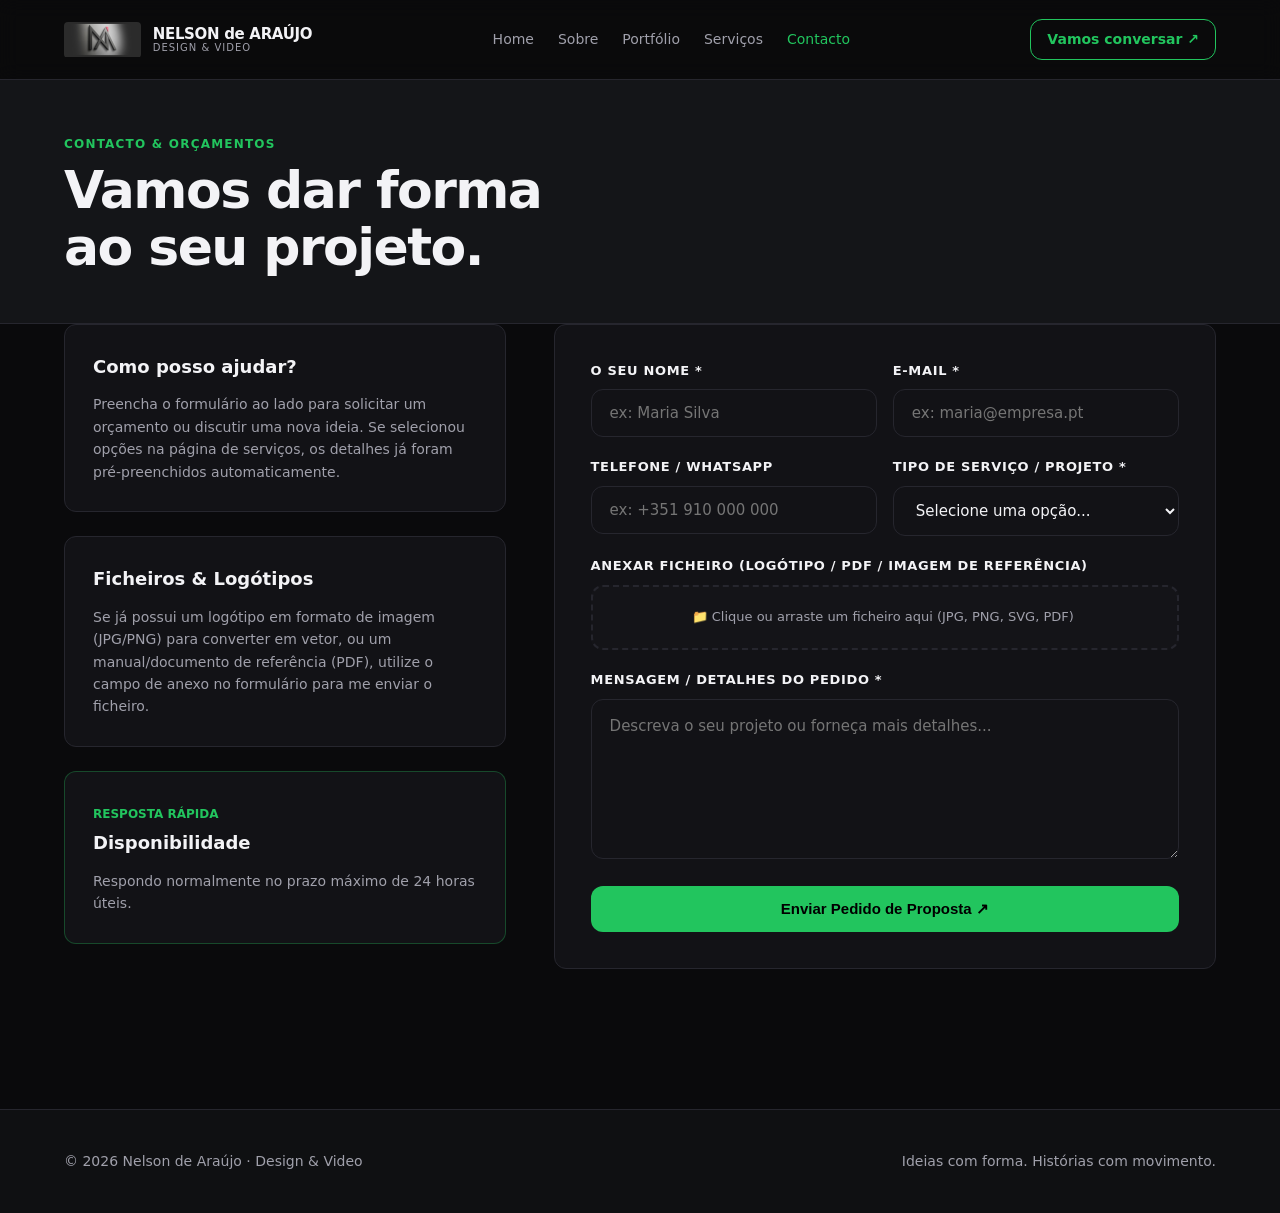
==== contacto.html @ 1815a814 "Add files via upload" ====
<!doctype html>
<html lang="pt">
<head>
  <meta charset="utf-8">
  <meta name="viewport" content="width=device-width, initial-scale=1">
  <meta name="description" content="Nelson de Araújo — Pedido de orçamento e contacto directo.">
  <title>Contacto | Nelson de Araújo</title>
  <link rel="stylesheet" href="assets/style.css">
  <style>
    /* Estilos base e temas */
    :root {
      --bg-dark: #0a0a0c;
      --bg-card: #121216;
      --border-color: #26262e;
      --text-main: #f3f3f6;
      --muted: #a0a0ab;
      --accent: #22c55e;
      --radius: 12px;
      --transition: all 0.25s ease;
    }

    body {
      background-color: var(--bg-dark);
      color: var(--text-main);
      font-family: 'Inter', system-ui, -apple-system, sans-serif;
      margin: 0;
      padding: 0;
    }

    .container {
      max-width: 1200px;
      margin: 0 auto;
      padding: 0 24px;
    }

    /* Navegação Header */
    .site-header {
      border-bottom: 1px solid var(--border-color);
      padding: 16px 0;
      position: sticky;
      top: 0;
      background-color: rgba(10, 10, 12, 0.9);
      backdrop-filter: blur(10px);
      z-index: 100;
    }
    .nav-wrap {
      display: flex;
      justify-content: space-between;
      align-items: center;
      max-width: 1200px;
      margin: 0 auto;
      padding: 0 24px;
    }
    .brand {
      display: flex;
      align-items: center;
      gap: 12px;
      text-decoration: none;
      color: var(--text-main);
      font-weight: 700;
    }
    .brand img {
      height: 36px;
      border-radius: 4px;
    }
    .brand small {
      display: block;
      font-size: 10px;
      color: var(--muted);
      letter-spacing: 0.1em;
    }
    .nav {
      display: flex;
      gap: 24px;
    }
    .nav a {
      color: var(--muted);
      text-decoration: none;
      font-size: 14px;
      transition: var(--transition);
    }
    .nav a:hover, .nav a.active {
      color: var(--accent);
    }
    .nav-cta {
      background-color: transparent;
      border: 1px solid var(--accent);
      color: var(--accent);
      padding: 8px 16px;
      border-radius: var(--radius);
      text-decoration: none;
      font-size: 14px;
      transition: var(--transition);
    }
    .nav-cta:hover {
      background-color: var(--accent);
      color: #000;
    }

    /* Layout da Página de Contacto */
    .page-intro {
      padding: 50px 0 30px;
    }
    .eyebrow {
      color: var(--accent);
      font-size: 12px;
      font-weight: 600;
      text-transform: uppercase;
      letter-spacing: 0.1em;
      display: inline-block;
      margin-bottom: 8px;
    }
    .page-intro h1 {
      font-size: clamp(32px, 5vw, 52px);
      line-height: 1.1;
      margin: 0 0 16px;
    }

    .contact-layout {
      display: grid;
      grid-template-columns: 1fr 1.5fr;
      gap: 48px;
      margin-bottom: 80px;
    }

    @media (max-width: 868px) {
      .contact-layout {
        grid-template-columns: 1fr;
      }
    }

    /* Formulario */
    .contact-form {
      background-color: var(--bg-card);
      border: 1px solid var(--border-color);
      border-radius: var(--radius);
      padding: 36px;
    }

    .form-group {
      margin-bottom: 20px;
    }

    .form-group label {
      display: block;
      font-size: 13px;
      font-weight: 600;
      color: var(--text-main);
      margin-bottom: 8px;
      text-transform: uppercase;
      letter-spacing: 0.05em;
    }

    .form-control {
      width: 100%;
      background-color: rgba(255, 255, 255, 0.03);
      border: 1px solid var(--border-color);
      border-radius: var(--radius);
      padding: 12px 16px;
      color: var(--text-main);
      font-family: inherit;
      font-size: 14px;
      box-sizing: border-box;
      transition: var(--transition);
    }

    .form-control:focus {
      outline: none;
      border-color: var(--accent);
      background-color: rgba(34, 197, 94, 0.03);
    }

    textarea.form-control {
      resize: vertical;
      min-height: 160px;
      line-height: 1.6;
    }

    /* Style para Input File */
    .file-upload-zone {
      border: 2px dashed var(--border-color);
      border-radius: var(--radius);
      padding: 20px;
      text-align: center;
      background-color: rgba(255, 255, 255, 0.01);
      cursor: pointer;
      transition: var(--transition);
      position: relative;
    }

    .file-upload-zone:hover {
      border-color: var(--accent);
      background-color: rgba(34, 197, 94, 0.03);
    }

    .file-upload-zone input[type="file"] {
      position: absolute;
      inset: 0;
      opacity: 0;
      cursor: pointer;
      width: 100%;
      height: 100%;
    }

    .file-info {
      color: var(--muted);
      font-size: 13px;
    }

    .file-name-preview {
      display: inline-block;
      margin-top: 8px;
      color: var(--accent);
      font-weight: 600;
      font-size: 13px;
    }

    /* Info lateral */
    .contact-info {
      display: flex;
      flex-direction: column;
      gap: 24px;
    }

    .info-box {
      background-color: var(--bg-card);
      border: 1px solid var(--border-color);
      border-radius: var(--radius);
      padding: 28px;
    }

    .info-box h3 {
      font-size: 18px;
      margin: 0 0 12px;
      color: var(--text-main);
    }

    .info-box p {
      color: var(--muted);
      font-size: 14px;
      line-height: 1.6;
      margin: 0;
    }

    /* Banner Dinâmico de Estimativa */
    .summary-badge {
      display: none;
      background-color: rgba(34, 197, 94, 0.1);
      border: 1px solid var(--accent);
      border-radius: var(--radius);
      padding: 16px;
      margin-bottom: 24px;
      font-size: 14px;
      color: var(--text-main);
    }

    .button {
      display: inline-block;
      width: 100%;
      background-color: var(--accent);
      color: #000;
      padding: 14px 28px;
      border-radius: var(--radius);
      font-weight: 700;
      text-decoration: none;
      transition: var(--transition);
      border: none;
      cursor: pointer;
      font-size: 15px;
    }

    .button:hover {
      box-shadow: 0 4px 20px rgba(34, 197, 94, 0.4);
      transform: translateY(-2px);
    }

    /* Modal / feedback de envio */
    .msg-feedback {
      display: none;
      margin-top: 16px;
      padding: 14px;
      border-radius: var(--radius);
      background-color: rgba(34, 197, 94, 0.2);
      border: 1px solid var(--accent);
      color: #fff;
      font-size: 14px;
      text-align: center;
    }

    /* Footer */
    .site-footer {
      border-top: 1px solid var(--border-color);
      padding: 40px 0;
      margin-top: 60px;
      color: var(--muted);
      font-size: 14px;
    }
    .footer-inner {
      display: flex;
      justify-content: space-between;
      align-items: center;
      flex-wrap: wrap;
      gap: 16px;
    }
  </style>
</head>
<body data-page="contacto">

<header class="site-header">
  <div class="nav-wrap">
    <a class="brand" href="index.html">
      <img src="01_imagensBase/00_Logo-pag_NA.jpg" alt="Logo NA" onerror="this.style.visibility='hidden'">
      <span>NELSON de ARAÚJO<small>DESIGN & VIDEO</small></span>
    </a>
    <nav class="nav">
      <a href="index.html" data-page="home">Home</a>
      <a href="sobre.html" data-page="sobre">Sobre</a>
      <a href="portfolio.html" data-page="portfolio">Portfólio</a>
      <a href="servicos.html" data-page="servicos">Serviços</a>
      <a href="contacto.html" data-page="contacto" class="active">Contacto</a>
    </nav>
    <a class="nav-cta" href="contacto.html">Vamos conversar ↗</a>
  </div>
</header>

<main>
  <section class="page-intro">
    <div class="container">
      <span class="eyebrow">Contacto & Orçamentos</span>
      <h1>Vamos dar forma<br>ao seu projeto.</h1>
    </div>
  </section>

  <div class="container">
    <div class="contact-layout">
      
      <!-- INFORMAÇÕES LATERAIS -->
      <div class="contact-info">
        <div class="info-box">
          <h3>Como posso ajudar?</h3>
          <p>Preencha o formulário ao lado para solicitar um orçamento ou discutir uma nova ideia. Se selecionou opções na página de serviços, os detalhes já foram pré-preenchidos automaticamente.</p>
        </div>

        <div class="info-box">
          <h3>Ficheiros & Logótipos</h3>
          <p>Se já possui um logótipo em formato de imagem (JPG/PNG) para converter em vetor, ou um manual/documento de referência (PDF), utilize o campo de anexo no formulário para me enviar o ficheiro.</p>
        </div>

        <div class="info-box" style="border-color: rgba(34, 197, 94, 0.3);">
          <span style="color:var(--accent); font-size:12px; font-weight:700;">RESPOSTA RÁPIDA</span>
          <h3 style="margin-top:4px;">Disponibilidade</h3>
          <p>Respondo normalmente no prazo máximo de 24 horas úteis.</p>
        </div>
      </div>

      <!-- FORMULÁRIO DE CONTACTO -->
      <div class="contact-form">
        
        <!-- Banner de resumo recebido da URL -->
        <div id="summaryBadge" class="summary-badge">
          <strong style="color:var(--accent)">Serviço selecionado:</strong> <span id="summaryText"></span>
        </div>

        <form id="proposalForm" onsubmit="handleFormSubmit(event)">
          
          <div style="display: grid; grid-template-columns: 1fr 1fr; gap: 16px;">
            <div class="form-group">
              <label for="nome">O seu Nome *</label>
              <input type="text" id="nome" class="form-control" placeholder="ex: Maria Silva" required>
            </div>

            <div class="form-group">
              <label for="email">E-mail *</label>
              <input type="email" id="email" class="form-control" placeholder="ex: maria@empresa.pt" required>
            </div>
          </div>

          <div style="display: grid; grid-template-columns: 1fr 1fr; gap: 16px;">
            <div class="form-group">
              <label for="telefone">Telefone / WhatsApp</label>
              <input type="tel" id="telefone" class="form-control" placeholder="ex: +351 910 000 000">
            </div>

            <div class="form-group">
              <label for="tipoProjeto">Tipo de Serviço / Projeto *</label>
              <select id="tipoProjeto" class="form-control" required>
                <option value="">Selecione uma opção...</option>
                <option value="Pacote de Marca">Pacote de Marca Personalizado</option>
                <option value="Branding">Sistema de Marca & Identidade (Branding)</option>
                <option value="Video">Edição de Vídeo & Pós-Produção</option>
                <option value="Design">Design Gráfico & Editorial</option>
                <option value="Outro">Outro assunto</option>
              </select>
            </div>
          </div>

          <div class="form-group" id="groupValorEstimado" style="display:none;">
            <label for="valorEstimado">Estimativa do Configurador</label>
            <input type="text" id="valorEstimado" class="form-control" readonly style="color:var(--accent); font-weight:700; background-color: rgba(34, 197, 94, 0.05);">
          </div>

          <!-- CAMPO DE ANEXO DE FICHEIRO -->
          <div class="form-group">
            <label>Anexar Ficheiro (Logótipo / PDF / Imagem de Referência)</label>
            <div class="file-upload-zone">
              <input type="file" id="ficheiroAnexo" accept="image/*,application/pdf" onchange="previewFileName(this)">
              <div class="file-info">
                <span>📁 Clique ou arraste um ficheiro aqui (JPG, PNG, SVG, PDF)</span>
                <div id="fileNameDisplay" class="file-name-preview"></div>
              </div>
            </div>
          </div>

          <div class="form-group">
            <label for="mensagem">Mensagem / Detalhes do Pedido *</label>
            <textarea id="mensagem" class="form-control" required placeholder="Descreva o seu projeto ou forneça mais detalhes..."></textarea>
          </div>

          <button type="submit" class="button">Enviar Pedido de Proposta ↗</button>

          <div id="msgFeedback" class="msg-feedback">
            ✅ Pedido enviado com sucesso! Obrigado pelo contacto. Entrarei em contacto brevemente.
          </div>

        </form>
      </div>

    </div>
  </div>
</main>

<footer class="site-footer">
  <div class="container footer-inner">
    <span>© <span id="year"></span> Nelson de Araújo · Design & Video</span>
    <span>Ideias com forma. Histórias com movimento.</span>
  </div>
</footer>

<script>
  document.getElementById('year').textContent = new Date().getFullYear();

  // Ao carregar a página, lê os parâmetros da URL
  window.addEventListener('DOMContentLoaded', () => {
    const urlParams = new URLSearchParams(window.location.search);
    
    const tipo = urlParams.get('tipo');
    const servicos = urlParams.get('servicos');
    const total = urlParams.get('total');
    const mensagem = urlParams.get('mensagem');

    // 1. Pré-preencher Tipo de Projeto
    if (tipo) {
      const selectTipo = document.getElementById('tipoProjeto');
      
      // Procura correspondência exata ou parcial nas opções do select
      let matchFound = false;
      for (let option of selectTipo.options) {
        if (option.value.toLowerCase().includes(tipo.toLowerCase()) || tipo.toLowerCase().includes(option.value.toLowerCase())) {
          option.selected = true;
          matchFound = true;
          break;
        }
      }
      if (!matchFound && tipo) {
        selectTipo.value = 'Pacote de Marca';
      }
    }

    // 2. Preencher Valor Estimado se existir
    if (total) {
      const fieldValor = document.getElementById('valorEstimado');
      const groupValor = document.getElementById('groupValorEstimado');
      fieldValor.value = total;
      groupValor.style.display = 'block';
    }

    // 3. Pré-preencher Mensagem
    if (mensagem) {
      document.getElementById('mensagem').value = mensagem;
    }

    // 4. Exibir Banner de Destaque
    if (servicos || tipo) {
      const badge = document.getElementById('summaryBadge');
      const summaryText = document.getElementById('summaryText');
      summaryText.textContent = (servicos ? servicos : tipo) + (total ? ` — Total estimado: ${total}` : '');
      badge.style.display = 'block';
    }
  });

  // Apresentar o nome do ficheiro selecionado
  function previewFileName(input) {
    const display = document.getElementById('fileNameDisplay');
    if (input.files && input.files[0]) {
      display.textContent = '📄 Ficheiro selecionado: ' + input.files[0].name;
    } else {
      display.textContent = '';
    }
  }

  // Simulação de envio de formulário
  function handleFormSubmit(event) {
    event.preventDefault();
    const feedback = document.getElementById('msgFeedback');
    
    // Feedback visual para o utilizador
    feedback.style.display = 'block';
    
    // Limpar após envio
    setTimeout(() => {
      document.getElementById('proposalForm').reset();
      document.getElementById('fileNameDisplay').textContent = '';
      document.getElementById('summaryBadge').style.display = 'none';
      document.getElementById('groupValorEstimado').style.display = 'none';
    }, 1000);
  }
</script>
</body>
</html>
---- assets/style.css ----
/* ==========================================================================
   1. VARIÁVEIS DE DESIGN & SETUP BASE
   ========================================================================== */
:root {
  --bg-color: #0f1012;
  --bg-card: #181a1d;
  --bg-dark-band: #141518;
  --text-main: #f3f4f6;
  --muted: #9ca3af;
  --accent: #22c55e; /* Tom de verde/destaque */
  --border-color: #2e3238;
  --font-family: -apple-system, BlinkMacSystemFont, "Segoe UI", Roboto, Helvetica, Arial, sans-serif;
  --max-width: 1200px;
  --header-height: 80px;
  --radius: 8px;
  --transition: all 0.3s ease;
}

*, *::before, *::after {
  box-sizing: border-box;
  margin: 0;
  padding: 0;
}

html {
  scroll-behavior: smooth;
  font-family: var(--font-family);
  background-color: var(--bg-color);
  color: var(--text-main);
  line-height: 1.6;
}

body {
  min-height: 100vh;
  display: flex;
  flex-direction: column;
  overflow-x: hidden;
}

img {
  max-width: 100%;
  height: auto;
  display: block;
}

a {
  color: inherit;
  text-decoration: none;
  transition: var(--transition);
}

.container {
  width: 100%;
  max-width: var(--max-width);
  margin: 0 auto;
  padding: 0 24px;
}

.eyebrow {
  display: inline-block;
  font-size: 13px;
  font-weight: 600;
  text-transform: uppercase;
  letter-spacing: 0.1em;
  color: var(--accent);
  margin-bottom: 12px;
}

/* ==========================================================================
   2. CABEÇALHO & NAVEGAÇÃO
   ========================================================================== */
.site-header {
  position: sticky;
  top: 0;
  z-index: 100;
  height: var(--header-height);
  background-color: rgba(15, 16, 18, 0.9);
  backdrop-filter: blur(12px);
  border-bottom: 1px solid var(--border-color);
}

.nav-wrap {
  max-width: var(--max-width);
  height: 100%;
  margin: 0 auto;
  padding: 0 24px;
  display: flex;
  align-items: center;
  justify-content: space-between;
}

.brand {
  display: flex;
  align-items: center;
  gap: 12px;
  font-weight: 700;
  letter-spacing: -0.02em;
}

.brand img {
  height: 38px;
  width: auto;
  object-fit: contain;
}

.brand span {
  display: flex;
  flex-direction: column;
  line-height: 1.1;
  font-size: 15px;
}

.brand small {
  font-size: 10px;
  letter-spacing: 0.1em;
  color: var(--muted);
  font-weight: 400;
}

.nav {
  display: flex;
  align-items: center;
  gap: 32px;
}

.nav a {
  font-size: 15px;
  color: var(--muted);
  font-weight: 500;
}

.nav a:hover,
.nav a.active {
  color: var(--text-main);
}

.nav-cta {
  font-size: 14px;
  font-weight: 600;
  padding: 10px 20px;
  border-radius: var(--radius);
  background-color: rgba(255, 255, 255, 0.08);
  border: 1px solid var(--border-color);
}

.nav-cta:hover {
  background-color: var(--text-main);
  color: var(--bg-color);
}

.menu-toggle {
  display: none;
  background: none;
  border: none;
  color: var(--text-main);
  font-size: 24px;
  cursor: pointer;
}

/* ==========================================================================
   3. SECÇÃO HERO COM EFEITO LED
   ========================================================================== */
.hero {
  position: relative;
  min-height: calc(100vh - var(--header-height));
  display: flex;
  flex-direction: column;
  justify-content: center;
  padding: 80px 0 40px;
  overflow: hidden;
  background-color: #000;
}

.hero-video {
  position: absolute;
  top: 50%;
  left: 50%;
  width: 100vw;
  height: 100vh;
  transform: translate(-50%, -50%);
  object-fit: cover;
  pointer-events: none;
  opacity: 0.6;
}

/* Overlay de Matriz de LED */
.led-matrix-overlay {
  position: absolute;
  inset: 0;
  z-index: 1;
  pointer-events: none;
  opacity: 0.85;
  background-image: 
    radial-gradient(circle, rgba(0,0,0,0) 35%, rgba(10,10,12,0.92) 80%),
    radial-gradient(circle at center, rgba(255,255,255,0.15) 0%, rgba(0,0,0,0.85) 100%);
  background-size: 4px 4px;
  mix-blend-mode: multiply;
}

.hero-content {
  position: relative;
  z-index: 2;
  max-width: 800px;
}

.display {
  font-size: clamp(48px, 7vw, 84px);
  font-weight: 800;
  line-height: 1.05;
  letter-spacing: -0.03em;
  margin: 16px 0 24px;
}

.lead {
  font-size: clamp(18px, 2.5vw, 22px);
  color: var(--muted);
  max-width: 600px;
  margin-bottom: 36px;
}

.hero-actions {
  display: flex;
  gap: 16px;
  flex-wrap: wrap;
}

.button {
  display: inline-flex;
  align-items: center;
  justify-content: center;
  padding: 14px 28px;
  border-radius: var(--radius);
  background-color: var(--text-main);
  color: var(--bg-color);
  font-weight: 600;
  font-size: 15px;
  border: 1px solid var(--text-main);
  cursor: pointer;
}

.button:hover {
  background-color: transparent;
  color: var(--text-main);
}

.button.secondary {
  background-color: transparent;
  color: var(--text-main);
  border-color: var(--border-color);
}

.button.secondary:hover {
  background-color: rgba(255, 255, 255, 0.08);
}

.hero-bottom {
  position: relative;
  z-index: 2;
  margin-top: auto;
  padding-top: 40px;
  font-size: 13px;
  color: var(--muted);
  letter-spacing: 0.05em;
  text-transform: uppercase;
}

/* ==========================================================================
   4. ESTRUTURA GERAL DE SECÇÕES
   ========================================================================== */
.section {
  padding: 100px 0;
  border-bottom: 1px solid var(--border-color);
}

.dark-band {
  background-color: var(--bg-dark-band);
}

.page-intro {
  padding: 80px 0 60px;
  border-bottom: 1px solid var(--border-color);
  background-color: var(--bg-dark-band);
}

.page-intro h1 {
  font-size: clamp(40px, 5vw, 64px);
  line-height: 1.1;
  letter-spacing: -0.03em;
  margin-bottom: 16px;
}

.page-intro p {
  font-size: 18px;
  color: var(--muted);
  max-width: 600px;
}

.section-head {
  display: flex;
  justify-content: space-between;
  align-items: flex-end;
  gap: 40px;
  margin-bottom: 60px;
  flex-wrap: wrap;
}

.section-head h2 {
  font-size: clamp(32px, 4vw, 48px);
  line-height: 1.15;
  letter-spacing: -0.02em;
}

.section-head p {
  color: var(--muted);
  max-width: 440px;
  font-size: 16px;
}

/* ==========================================================================
   5. CARDS DO PORTFÓLIO & IMAGENS (Sem Cortes / Proporção 16:9)
   ========================================================================== */
.cards {
  display: grid;
  grid-template-columns: repeat(auto-fit, minmax(320px, 1fr));
  gap: 32px;
}

.card {
  display: flex;
  flex-direction: column;
  background-color: var(--bg-card);
  border: 1px solid var(--border-color);
  border-radius: var(--radius);
  overflow: hidden;
  transition: var(--transition);
}

.card:hover {
  transform: translateY(-6px);
  border-color: rgba(255, 255, 255, 0.2);
}

/* Proporção 16:9 sem cortes */
.card-image {
  width: 100%;
  aspect-ratio: 16 / 9;
  background-color: #000;
  overflow: hidden;
  position: relative;
}

.card-image img {
  width: 100%;
  height: 100%;
  object-fit: cover;
  transition: transform 0.5s ease;
}

.card:hover .card-image img {
  transform: scale(1.04);
}

.card-body {
  padding: 28px;
  display: flex;
  flex-direction: column;
  flex-grow: 1;
}

.tag {
  font-size: 12px;
  font-weight: 600;
  text-transform: uppercase;
  letter-spacing: 0.08em;
  color: var(--accent);
  margin-bottom: 12px;
}

.card-body h3 {
  font-size: 22px;
  margin-bottom: 10px;
  letter-spacing: -0.01em;
}

.card-body p {
  color: var(--muted);
  font-size: 14px;
  line-height: 1.5;
  margin-bottom: 20px;
}

.text-link {
  font-size: 14px;
  font-weight: 600;
  margin-top: auto;
}

/* Filtros de Categorias */
.category-links {
  display: flex;
  gap: 12px;
  margin-top: 32px;
  flex-wrap: wrap;
}

.category-links a {
  padding: 8px 16px;
  border-radius: 20px;
  background-color: rgba(255, 255, 255, 0.05);
  border: 1px solid var(--border-color);
  font-size: 14px;
  color: var(--muted);
}

.category-links a:hover,
.category-links a.active {
  background-color: var(--text-main);
  color: var(--bg-color);
}

/* ==========================================================================
   6. LAYOUT SPLIT & ESTATÍSTICAS (Página Sobre)
   ========================================================================== */
.split {
  display: grid;
  grid-template-columns: 1fr 1fr;
  gap: 60px;
  align-items: center;
}

.portrait img {
  border-radius: var(--radius);
  border: 1px solid var(--border-color);
  width: 100%;
  aspect-ratio: 4 / 5;
  object-fit: cover;
}

.stats {
  display: flex;
  gap: 40px;
  margin-top: 40px;
  padding-top: 30px;
  border-top: 1px solid var(--border-color);
}

.stat strong {
  display: block;
  font-size: 42px;
  font-weight: 800;
  line-height: 1;
  color: var(--text-main);
}

.stat span {
  font-size: 13px;
  color: var(--muted);
  text-transform: uppercase;
  letter-spacing: 0.05em;
}

/* ==========================================================================
   7. GRELHA DE SERVIÇOS
   ========================================================================== */
.service-grid {
  display: grid;
  grid-template-columns: repeat(auto-fit, minmax(280px, 1fr));
  gap: 32px;
}

.service {
  padding: 36px;
  background-color: var(--bg-card);
  border: 1px solid var(--border-color);
  border-radius: var(--radius);
}

.service .num {
  font-size: 12px;
  font-weight: 700;
  color: var(--accent);
  letter-spacing: 0.1em;
  display: block;
  margin-bottom: 16px;
}

.service h3 {
  font-size: 22px;
  margin-bottom: 12px;
}

.service p {
  color: var(--muted);
  font-size: 15px;
}

/* ==========================================================================
   8. FORMULÁRIO DE CONTACTO
   ========================================================================== */
.contact-layout {
  display: grid;
  grid-template-columns: 1fr 1fr;
  gap: 60px;
}

.contact-form {
  display: flex;
  flex-direction: column;
  gap: 20px;
}

.contact-form label {
  display: flex;
  flex-direction: column;
  gap: 8px;
  font-size: 14px;
  font-weight: 500;
}

.contact-form input,
.contact-form select,
.contact-form textarea {
  padding: 14px 18px;
  border-radius: var(--radius);
  background-color: var(--bg-card);
  border: 1px solid var(--border-color);
  color: var(--text-main);
  font-family: inherit;
  font-size: 15px;
}

.contact-form textarea {
  min-height: 140px;
  resize: vertical;
}

.contact-form input:focus,
.contact-form select:focus,
.contact-form textarea:focus {
  outline: none;
  border-color: var(--accent);
}

.notice {
  font-size: 12px;
  color: var(--muted);
  margin-top: 12px;
}

/* ==========================================================================
   9. JANELA MODAL (Detalhes dos Projetos)
   ========================================================================== */
.modal {
  position: fixed;
  inset: 0;
  z-index: 200;
  background-color: rgba(0, 0, 0, 0.85);
  backdrop-filter: blur(8px);
  display: flex;
  align-items: center;
  justify-content: center;
  padding: 24px;
  opacity: 0;
  pointer-events: none;
  transition: var(--transition);
}

.modal.active {
  opacity: 1;
  pointer-events: auto;
}

/* ==========================================================================
   10. RODAPÉ (SITE FOOTER)
   ========================================================================== */
.site-footer {
  margin-top: auto;
  padding: 40px 0;
  border-top: 1px solid var(--border-color);
  background-color: var(--bg-color);
  font-size: 14px;
  color: var(--muted);
}

.footer-inner {
  display: flex;
  justify-content: space-between;
  align-items: center;
  gap: 20px;
  flex-wrap: wrap;
}

.footer-inner a:hover {
  color: var(--text-main);
}

/* ==========================================================================
   11. RESPONSIVIDADE (MOBILE & TABLET)
   ========================================================================== */
@media (max-width: 900px) {
  .split,
  .contact-layout {
    grid-template-columns: 1fr;
    gap: 40px;
  }
}

@media (max-width: 768px) {
  .menu-toggle {
    display: block;
  }

  .nav {
    position: absolute;
    top: var(--header-height);
    left: 0;
    right: 0;
    background-color: var(--bg-card);
    border-bottom: 1px solid var(--border-color);
    flex-direction: column;
    padding: 24px;
    gap: 20px;
    display: none;
  }

  .nav.active {
    display: flex;
  }

  .nav-cta {
    display: none;
  }

  .section {
    padding: 60px 0;
  }
}
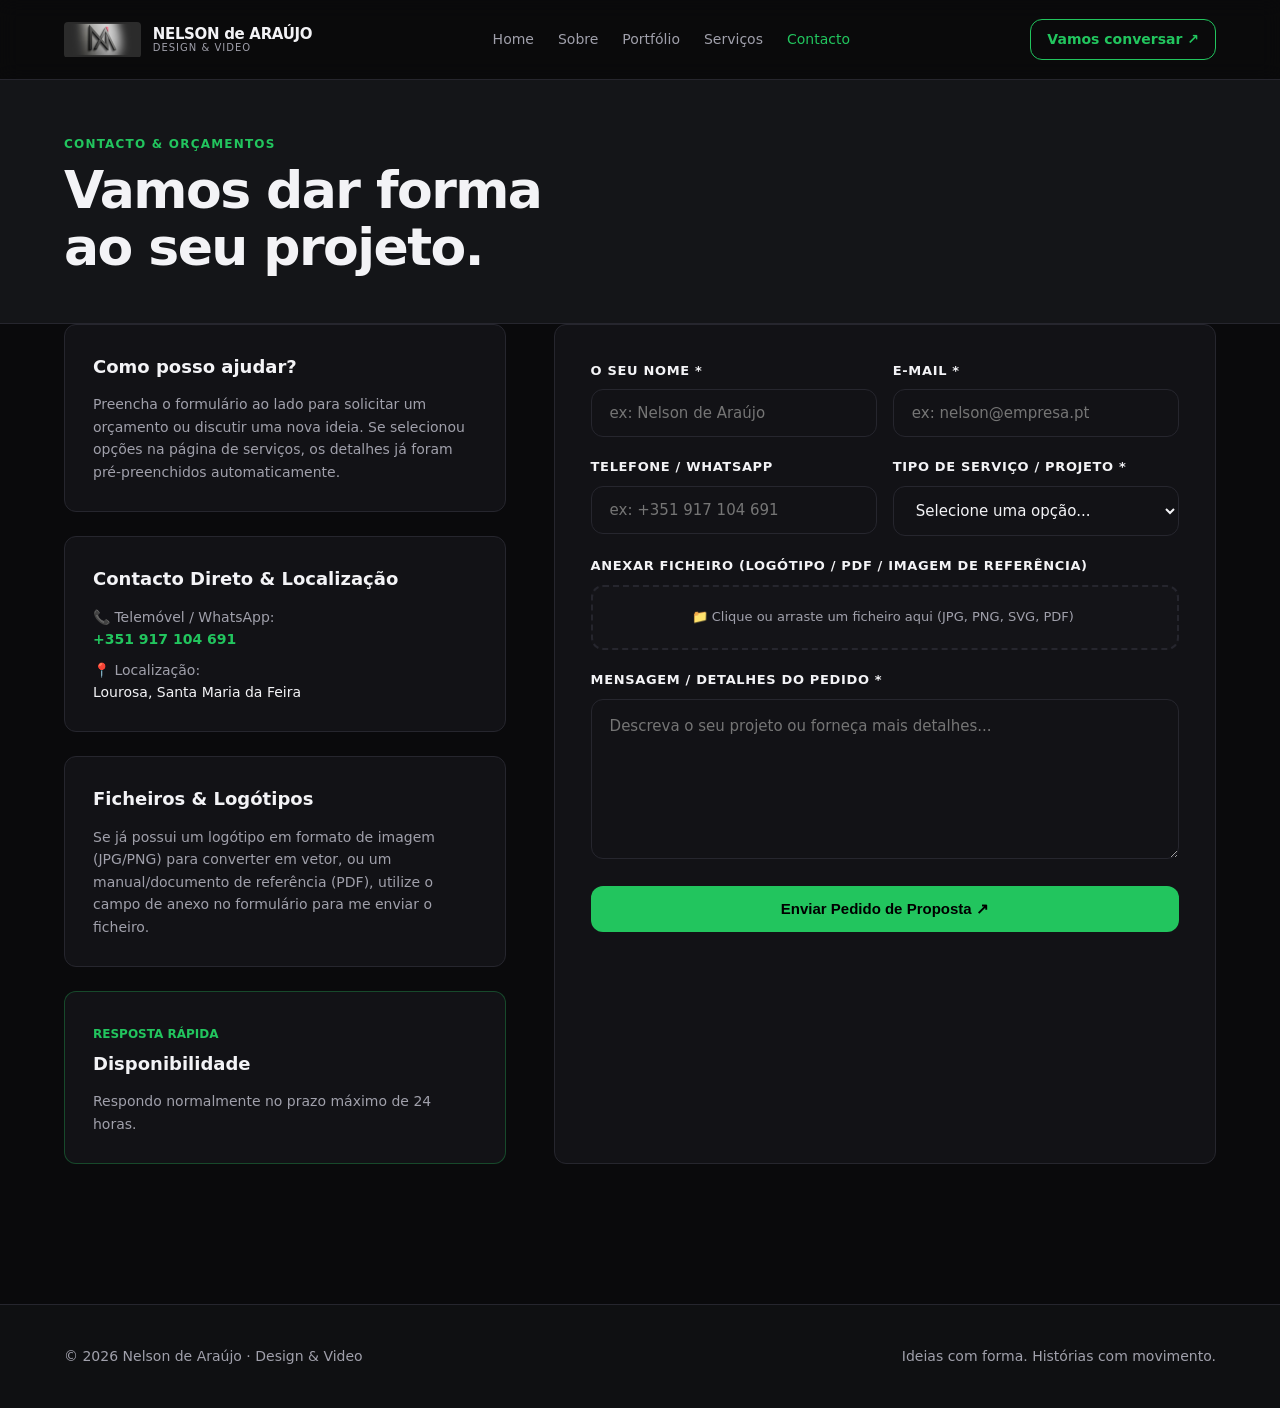
==== commit 36136ed5: "Add files via upload" ====
--- a/contacto.html
+++ b/contacto.html
@@ -170,6 +170,13 @@
       background-color: rgba(34, 197, 94, 0.03);
     }
 
+    /* CORREÇÃO PARA AS OPÇÕES DO SELECT EM MODO ESCURO */
+    select.form-control option {
+      background-color: #121216 !important;
+      color: #f3f3f6 !important;
+      padding: 10px;
+    }
+
     textarea.form-control {
       resize: vertical;
       min-height: 160px;
@@ -242,6 +249,16 @@
       margin: 0;
     }
 
+    .info-box a {
+      color: var(--accent);
+      text-decoration: none;
+      font-weight: 600;
+    }
+
+    .info-box a:hover {
+      text-decoration: underline;
+    }
+
     /* Banner Dinâmico de Estimativa */
     .summary-badge {
       display: none;
@@ -272,19 +289,6 @@
     .button:hover {
       box-shadow: 0 4px 20px rgba(34, 197, 94, 0.4);
       transform: translateY(-2px);
-    }
-
-    /* Modal / feedback de envio */
-    .msg-feedback {
-      display: none;
-      margin-top: 16px;
-      padding: 14px;
-      border-radius: var(--radius);
-      background-color: rgba(34, 197, 94, 0.2);
-      border: 1px solid var(--accent);
-      color: #fff;
-      font-size: 14px;
-      text-align: center;
     }
 
     /* Footer */
@@ -342,6 +346,12 @@
         </div>
 
         <div class="info-box">
+          <h3>Contacto Direto & Localização</h3>
+          <p style="margin-bottom: 8px;">📞 Telemóvel / WhatsApp: <br><a href="tel:+351917104691">+351 917 104 691</a></p>
+          <p>📍 Localização: <br><span style="color: var(--text-main);">Lourosa, Santa Maria da Feira</span></p>
+        </div>
+
+        <div class="info-box">
           <h3>Ficheiros & Logótipos</h3>
           <p>Se já possui um logótipo em formato de imagem (JPG/PNG) para converter em vetor, ou um manual/documento de referência (PDF), utilize o campo de anexo no formulário para me enviar o ficheiro.</p>
         </div>
@@ -349,11 +359,11 @@
         <div class="info-box" style="border-color: rgba(34, 197, 94, 0.3);">
           <span style="color:var(--accent); font-size:12px; font-weight:700;">RESPOSTA RÁPIDA</span>
           <h3 style="margin-top:4px;">Disponibilidade</h3>
-          <p>Respondo normalmente no prazo máximo de 24 horas úteis.</p>
+          <p>Respondo normalmente no prazo máximo de 24 horas.</p>
         </div>
       </div>
 
-      <!-- FORMULÁRIO DE CONTACTO -->
+      <!-- FORMULÁRIO DE CONTACTO (INTEGRADO COM FORMSUBMIT) -->
       <div class="contact-form">
         
         <!-- Banner de resumo recebido da URL -->
@@ -361,49 +371,57 @@
           <strong style="color:var(--accent)">Serviço selecionado:</strong> <span id="summaryText"></span>
         </div>
 
-        <form id="proposalForm" onsubmit="handleFormSubmit(event)">
+        <form id="proposalForm" action="https://formsubmit.co/na.nelsondearaujo@gmail.com" method="POST" enctype="multipart/form-data">
           
+          <!-- Redireciona para a própria página de contacto após o envio -->
+          <input type="hidden" name="_next" value="https://nelsondearaujo.pt/contacto.html">
+          
+          <!-- Desativa o ReCAPTCHA temporário do FormSubmit para envio direto -->
+          <input type="hidden" name="_captcha" value="false">
+
           <div style="display: grid; grid-template-columns: 1fr 1fr; gap: 16px;">
             <div class="form-group">
               <label for="nome">O seu Nome *</label>
-              <input type="text" id="nome" class="form-control" placeholder="ex: Maria Silva" required>
+              <input type="text" id="nome" name="Nome" class="form-control" placeholder="ex: Nelson de Araújo" required>
             </div>
 
             <div class="form-group">
               <label for="email">E-mail *</label>
-              <input type="email" id="email" class="form-control" placeholder="ex: maria@empresa.pt" required>
+              <input type="email" id="email" name="Email" class="form-control" placeholder="ex: nelson@empresa.pt" required>
             </div>
           </div>
 
           <div style="display: grid; grid-template-columns: 1fr 1fr; gap: 16px;">
             <div class="form-group">
               <label for="telefone">Telefone / WhatsApp</label>
-              <input type="tel" id="telefone" class="form-control" placeholder="ex: +351 910 000 000">
+              <input type="tel" id="telefone" name="Telefone_WhatsApp" class="form-control" placeholder="ex: +351 917 104 691">
             </div>
 
             <div class="form-group">
               <label for="tipoProjeto">Tipo de Serviço / Projeto *</label>
-              <select id="tipoProjeto" class="form-control" required>
+              <select id="tipoProjeto" name="Tipo_de_Projeto" class="form-control" required>
                 <option value="">Selecione uma opção...</option>
-                <option value="Pacote de Marca">Pacote de Marca Personalizado</option>
-                <option value="Branding">Sistema de Marca & Identidade (Branding)</option>
-                <option value="Video">Edição de Vídeo & Pós-Produção</option>
-                <option value="Design">Design Gráfico & Editorial</option>
-                <option value="Outro">Outro assunto</option>
+                <option value="Conversão de Imagem / Logo para Vetorial">1 - Conversão de Imagem / Logo para Vetorial</option>
+                <option value="Sistema de Marca Base">2 - Sistema de Marca Base</option>
+                <option value="Criação de Templates Multi-plataforma">3 - Criação de Templates Multi-plataforma</option>
+                <option value="Sistema de Marca & Identidade">4 - Sistema de Marca & Identidade</option>
+                <option value="Edição de vídeo & pós-produção">5 - Edição de vídeo & pós-produção</option>
+                <option value="Design editorial & suportes de marca">6 - Design editorial & suportes de marca</option>
+                <option value="Outro assunto">Outro assunto</option>
               </select>
             </div>
           </div>
 
           <div class="form-group" id="groupValorEstimado" style="display:none;">
             <label for="valorEstimado">Estimativa do Configurador</label>
-            <input type="text" id="valorEstimado" class="form-control" readonly style="color:var(--accent); font-weight:700; background-color: rgba(34, 197, 94, 0.05);">
+            <input type="text" id="valorEstimado" name="Valor_Estimado" class="form-control" readonly style="color:var(--accent); font-weight:700; background-color: rgba(34, 197, 94, 0.05);">
           </div>
 
           <!-- CAMPO DE ANEXO DE FICHEIRO -->
           <div class="form-group">
             <label>Anexar Ficheiro (Logótipo / PDF / Imagem de Referência)</label>
             <div class="file-upload-zone">
-              <input type="file" id="ficheiroAnexo" accept="image/*,application/pdf" onchange="previewFileName(this)">
+              <input type="file" id="ficheiroAnexo" name="Anexo" accept="image/*,application/pdf" onchange="previewFileName(this)">
               <div class="file-info">
                 <span>📁 Clique ou arraste um ficheiro aqui (JPG, PNG, SVG, PDF)</span>
                 <div id="fileNameDisplay" class="file-name-preview"></div>
@@ -413,14 +431,10 @@
 
           <div class="form-group">
             <label for="mensagem">Mensagem / Detalhes do Pedido *</label>
-            <textarea id="mensagem" class="form-control" required placeholder="Descreva o seu projeto ou forneça mais detalhes..."></textarea>
+            <textarea id="mensagem" name="Mensagem" class="form-control" required placeholder="Descreva o seu projeto ou forneça mais detalhes..."></textarea>
           </div>
 
           <button type="submit" class="button">Enviar Pedido de Proposta ↗</button>
-
-          <div id="msgFeedback" class="msg-feedback">
-            ✅ Pedido enviado com sucesso! Obrigado pelo contacto. Entrarei em contacto brevemente.
-          </div>
 
         </form>
       </div>
@@ -439,30 +453,32 @@
 <script>
   document.getElementById('year').textContent = new Date().getFullYear();
 
-  // Ao carregar a página, lê os parâmetros da URL
+  // Ao carregar a página, lê os parâmetros da URL vindos do configurador de serviços
   window.addEventListener('DOMContentLoaded', () => {
     const urlParams = new URLSearchParams(window.location.search);
     
     const tipo = urlParams.get('tipo');
-    const servicos = urlParams.get('servicos');
     const total = urlParams.get('total');
-    const mensagem = urlParams.get('mensagem');
-
-    // 1. Pré-preencher Tipo de Projeto
+
+    // 1. Pré-preencher Tipo de Serviço automaticamente
     if (tipo) {
       const selectTipo = document.getElementById('tipoProjeto');
       
-      // Procura correspondência exata ou parcial nas opções do select
       let matchFound = false;
       for (let option of selectTipo.options) {
-        if (option.value.toLowerCase().includes(tipo.toLowerCase()) || tipo.toLowerCase().includes(option.value.toLowerCase())) {
+        if (option.value.toLowerCase() === tipo.toLowerCase() || option.value.toLowerCase().includes(tipo.toLowerCase())) {
           option.selected = true;
           matchFound = true;
           break;
         }
       }
-      if (!matchFound && tipo) {
-        selectTipo.value = 'Pacote de Marca';
+      
+      if (!matchFound) {
+        let newOption = document.createElement('option');
+        newOption.value = tipo;
+        newOption.textContent = tipo;
+        newOption.selected = true;
+        selectTipo.appendChild(newOption);
       }
     }
 
@@ -474,16 +490,11 @@
       groupValor.style.display = 'block';
     }
 
-    // 3. Pré-preencher Mensagem
-    if (mensagem) {
-      document.getElementById('mensagem').value = mensagem;
-    }
-
-    // 4. Exibir Banner de Destaque
-    if (servicos || tipo) {
+    // 3. Exibir Banner de Destaque
+    if (tipo) {
       const badge = document.getElementById('summaryBadge');
       const summaryText = document.getElementById('summaryText');
-      summaryText.textContent = (servicos ? servicos : tipo) + (total ? ` — Total estimado: ${total}` : '');
+      summaryText.textContent = tipo + (total ? ` — Total estimado: ${total}` : '');
       badge.style.display = 'block';
     }
   });
@@ -497,23 +508,6 @@
       display.textContent = '';
     }
   }
-
-  // Simulação de envio de formulário
-  function handleFormSubmit(event) {
-    event.preventDefault();
-    const feedback = document.getElementById('msgFeedback');
-    
-    // Feedback visual para o utilizador
-    feedback.style.display = 'block';
-    
-    // Limpar após envio
-    setTimeout(() => {
-      document.getElementById('proposalForm').reset();
-      document.getElementById('fileNameDisplay').textContent = '';
-      document.getElementById('summaryBadge').style.display = 'none';
-      document.getElementById('groupValorEstimado').style.display = 'none';
-    }, 1000);
-  }
 </script>
 </body>
-</html>+</html>
